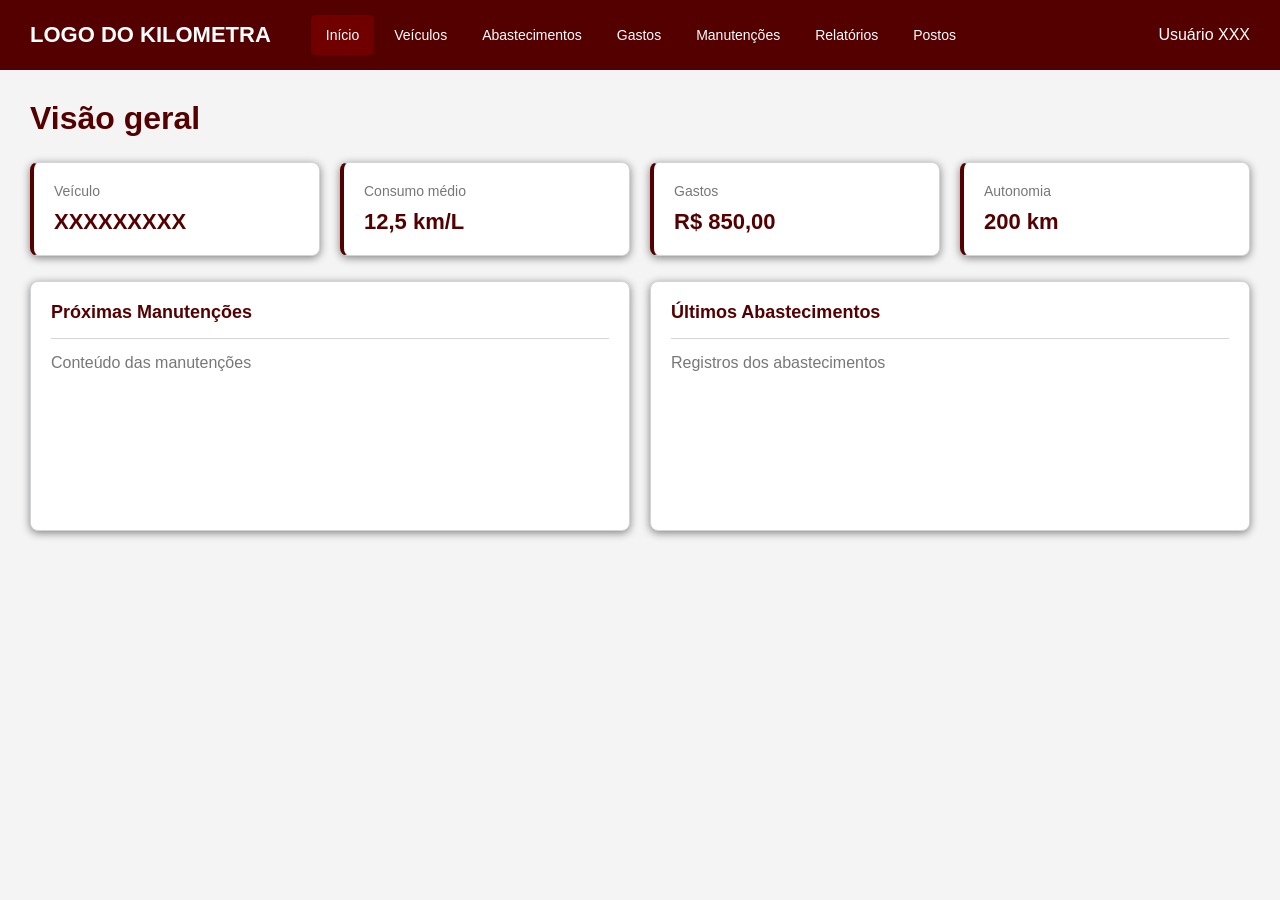
==== index.html @ b696a6df "Primeira versão da interface + CSS" ====
<!DOCTYPE html>
<html lang="pt-BR">

<head>
    <meta charset="UTF-8">
    <meta name="viewport" content="width=device-width, initial-scale=1.0">
    <title>KILOMETRA</title>

    <link rel="stylesheet" href="style.css">
</head>

<body>

    <header class="topbar">

        <div class="logo">
            LOGO DO KILOMETRA
        </div>

        <nav class="menu">

            <a href="#" class="menu-item active">Início</a>
            <a href="#" class="menu-item">Veículos</a>
            <a href="#" class="menu-item">Abastecimentos</a>
            <a href="#" class="menu-item">Gastos</a>
            <a href="#" class="menu-item">Manutenções</a>
            <a href="#" class="menu-item">Relatórios</a>
            <a href="#" class="menu-item">Postos</a>

        </nav>

        <div class="usuario">
            Usuário XXX
        </div>

    </header>

    <main class="content">

        <h1>Visão geral</h1>

        <section class="cards">

            <div class="card">

                <p class="card-title">Veículo</p>

                <p class="card-value">
                    XXXXXXXXX
                </p>

            </div>

            <div class="card">

                <p class="card-title">Consumo médio</p>

                <p class="card-value">
                    12,5 km/L
                </p>

            </div>

            <div class="card">

                <p class="card-title">Gastos</p>

                <p class="card-value">
                    R$ 850,00
                </p>

            </div>

            <div class="card">

                <p class="card-title">Autonomia</p>

                <p class="card-value">
                    200 km
                </p>

            </div>

        </section>

        <section class="dashboard">

            <div class="panel">

                <h2>Próximas Manutenções</h2>

                <p>
                    Conteúdo das manutenções
                </p>

            </div>

            <div class="panel">

                <h2>Últimos Abastecimentos</h2>

                <p>
                    Registros dos abastecimentos
                </p>

            </div>

        </section>

    </main>

</body>

</html>
---- style.css ----
/* CORES
   Bordô: #550000
   Branco: #ffffff
   Cinza: #d2d4d6
*/

* {
    margin: 0;
    padding: 0;
    box-sizing: border-box;
}

body {
    font-family: Arial, sans-serif;
    background-color: #f4f4f4;
    color: #333333;
}

/*Barra superior*/
.topbar {
    height: 70px;
    background-color: #550000;

    display: flex;
    align-items: center;

    padding: 0 30px;
}

.logo {
    color: #ffffff;
    font-size: 22px;
    font-weight: bold;

    margin-right: 40px;
}

.menu {
    display: flex;
    gap: 5px;
}

.menu-item {
    color: #ffffff;
    text-decoration: none;

    padding: 12px 15px;
    border-radius: 5px;

    font-size: 14px;
}

.menu-item:hover {
    background-color: #700000;
}

.menu-item.active {
    background-color: #700000;
}

.usuario {
    color: #ffffff;
    margin-left: auto;
}

/* Conteudo */
.content {
    padding: 30px;
}

h1 {
    color: #550000;
    margin-bottom: 25px;
}

/* Cards */
.cards {
    display: flex;
    gap: 20px;
    margin-bottom: 25px;
}

.card {
    background-color: #ffffff;
    border: 1px solid #d2d4d6;
    border-left: 4px solid #550000;
    border-radius: 8px;
    padding: 20px;
    flex: 1;
    box-shadow: 0 2px 8px gray;
}

.card-title {
    color: #777777;
    font-size: 14px;

    margin-bottom: 10px;
}

.card-value {
    color: #550000;
    font-size: 22px;
    font-weight: bold;
}


/* Paineis */
.dashboard {
    display: flex;
    gap: 20px;
}

.panel {
    background-color: #ffffff;

    border: 1px solid #d2d4d6;
    border-radius: 8px;

    padding: 20px;

    flex: 1;
    min-height: 250px;
    box-shadow: 0 2px 8px gray;
}

.panel h2 {
    color: #550000;
    font-size: 18px;

    border-bottom: 1px solid #d2d4d6;

    padding-bottom: 15px;
    margin-bottom: 15px;
}

.panel p {
    color: #777777;
}


/* Responsividade */
@media (max-width: 900px) {

    .topbar {
        height: auto;
        padding: 15px;
        flex-wrap: wrap;
    }

    .logo {
        margin-right: 20px;
    }

    .menu {
        flex-wrap: wrap;
    }

    .cards,
    .dashboard {
        flex-direction: column;
    }

}
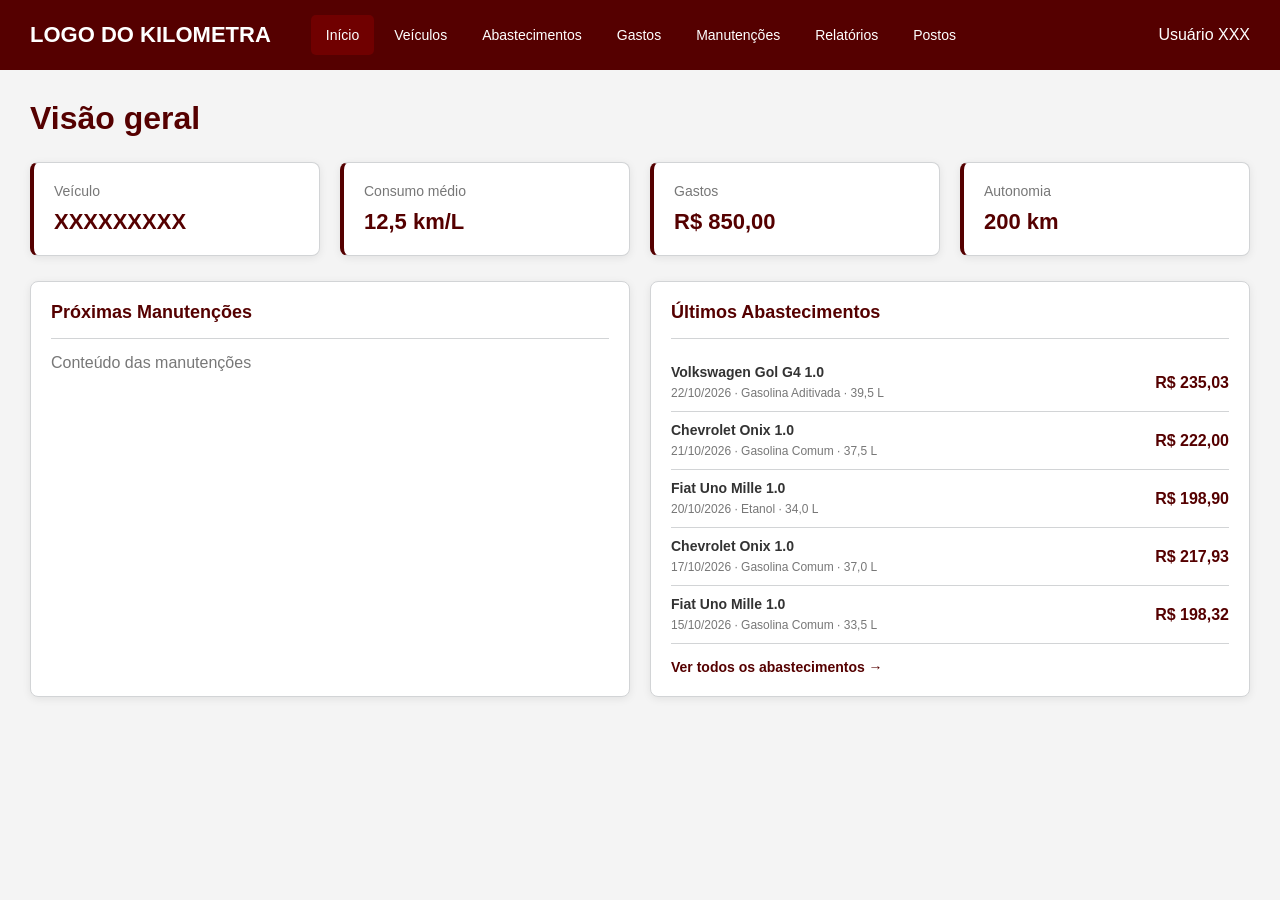
==== commit 6d7988fa: "Add files via upload SPRINT 3" ====
--- a/index.html
+++ b/index.html
@@ -1,114 +1,158 @@
-<!DOCTYPE html>
-<html lang="pt-BR">
-
-<head>
-    <meta charset="UTF-8">
-    <meta name="viewport" content="width=device-width, initial-scale=1.0">
-    <title>KILOMETRA</title>
-
-    <link rel="stylesheet" href="style.css">
-</head>
-
-<body>
-
-    <header class="topbar">
-
-        <div class="logo">
-            LOGO DO KILOMETRA
-        </div>
-
-        <nav class="menu">
-
-            <a href="#" class="menu-item active">Início</a>
-            <a href="#" class="menu-item">Veículos</a>
-            <a href="#" class="menu-item">Abastecimentos</a>
-            <a href="#" class="menu-item">Gastos</a>
-            <a href="#" class="menu-item">Manutenções</a>
-            <a href="#" class="menu-item">Relatórios</a>
-            <a href="#" class="menu-item">Postos</a>
-
-        </nav>
-
-        <div class="usuario">
-            Usuário XXX
-        </div>
-
-    </header>
-
-    <main class="content">
-
-        <h1>Visão geral</h1>
-
-        <section class="cards">
-
-            <div class="card">
-
-                <p class="card-title">Veículo</p>
-
-                <p class="card-value">
-                    XXXXXXXXX
-                </p>
-
-            </div>
-
-            <div class="card">
-
-                <p class="card-title">Consumo médio</p>
-
-                <p class="card-value">
-                    12,5 km/L
-                </p>
-
-            </div>
-
-            <div class="card">
-
-                <p class="card-title">Gastos</p>
-
-                <p class="card-value">
-                    R$ 850,00
-                </p>
-
-            </div>
-
-            <div class="card">
-
-                <p class="card-title">Autonomia</p>
-
-                <p class="card-value">
-                    200 km
-                </p>
-
-            </div>
-
-        </section>
-
-        <section class="dashboard">
-
-            <div class="panel">
-
-                <h2>Próximas Manutenções</h2>
-
-                <p>
-                    Conteúdo das manutenções
-                </p>
-
-            </div>
-
-            <div class="panel">
-
-                <h2>Últimos Abastecimentos</h2>
-
-                <p>
-                    Registros dos abastecimentos
-                </p>
-
-            </div>
-
-        </section>
-
-    </main>
-
-</body>
-
+<!DOCTYPE html>
+<html lang="pt-BR">
+
+<head>
+
+    <meta charset="UTF-8">
+    <meta name="viewport" content="width=device-width, initial-scale=1.0">
+
+    <title>KILOMETRA</title>
+
+    <link rel="stylesheet" href="style.css">
+
+</head>
+
+<body>
+
+    <header class="topbar">
+
+        <div class="logo">
+            LOGO DO KILOMETRA
+        </div>
+
+        <nav class="menu">
+
+            <a href="#" class="menu-item active" onclick="mostrarInicio(event)">
+                Início
+            </a>
+
+            <a href="#" class="menu-item" onclick="mostrarVeiculos(event)">
+                Veículos
+            </a>
+
+            <a href="#" class="menu-item" onclick="mostrarAbastecimentos(event)">
+                Abastecimentos
+            </a>
+
+            <a href="#" class="menu-item">
+                Gastos
+            </a>
+
+            <a href="#" class="menu-item">
+                Manutenções
+            </a>
+
+            <a href="#" class="menu-item">
+                Relatórios
+            </a>
+
+            <a href="#" class="menu-item">
+                Postos
+            </a>
+
+        </nav>
+
+        <div class="usuario">
+            Usuário XXX
+        </div>
+
+    </header>
+
+
+    <main class="content" id="conteudo">
+
+        <h1>Visão geral</h1>
+
+
+        <section class="cards">
+
+            <div class="card">
+
+                <p class="card-title">
+                    Veículo
+                </p>
+
+                <p class="card-value">
+                    XXXXXXXXX
+                </p>
+
+            </div>
+
+
+            <div class="card">
+
+                <p class="card-title">
+                    Consumo médio
+                </p>
+
+                <p class="card-value">
+                    12,5 km/L
+                </p>
+
+            </div>
+
+
+            <div class="card">
+
+                <p class="card-title">
+                    Gastos
+                </p>
+
+                <p class="card-value">
+                    R$ 850,00
+                </p>
+
+            </div>
+
+
+            <div class="card">
+
+                <p class="card-title">
+                    Autonomia
+                </p>
+
+                <p class="card-value">
+                    200 km
+                </p>
+
+            </div>
+
+        </section>
+
+
+        <section class="dashboard">
+
+            <div class="panel">
+
+                <h2>
+                    Próximas Manutenções
+                </h2>
+
+                <p>
+                    Conteúdo das manutenções
+                </p>
+
+            </div>
+
+            <div class="panel">
+
+                <h2>
+                    Últimos Abastecimentos
+                </h2>
+
+                <p>
+                    Registros dos abastecimentos
+                </p>
+
+            </div>
+
+        </section>
+
+    </main>
+
+    <script src="cadastroDeVeículos.js"></script>
+    <script src="abastecimentos.js"></script>
+
+</body>
+
 </html>
--- a/style.css
+++ b/style.css
@@ -4,21 +4,29 @@
    Cinza: #d2d4d6
 */
 
+
 * {
     margin: 0;
     padding: 0;
     box-sizing: border-box;
 }
 
+
 body {
     font-family: Arial, sans-serif;
     background-color: #f4f4f4;
     color: #333333;
 }
 
-/*Barra superior*/
+
+/* ============================= */
+/* BARRA SUPERIOR */
+/* ============================= */
+
 .topbar {
+
     height: 70px;
+
     background-color: #550000;
 
     display: flex;
@@ -27,137 +35,780 @@
     padding: 0 30px;
 }
 
+
 .logo {
+
     color: #ffffff;
+
     font-size: 22px;
     font-weight: bold;
 
     margin-right: 40px;
 }
 
+
 .menu {
+
     display: flex;
+
     gap: 5px;
 }
 
+
 .menu-item {
+
     color: #ffffff;
+
     text-decoration: none;
 
     padding: 12px 15px;
+
     border-radius: 5px;
 
     font-size: 14px;
 }
 
+
 .menu-item:hover {
+
     background-color: #700000;
 }
 
+
 .menu-item.active {
+
     background-color: #700000;
 }
 
+
 .usuario {
+
     color: #ffffff;
+
     margin-left: auto;
 }
 
-/* Conteudo */
+
+/* ============================= */
+/* CONTEÚDO */
+/* ============================= */
+
 .content {
+
     padding: 30px;
 }
 
+
 h1 {
+
     color: #550000;
+
     margin-bottom: 25px;
 }
 
-/* Cards */
+
+/* ============================= */
+/* CARDS */
+/* ============================= */
+
 .cards {
+
     display: flex;
+
     gap: 20px;
+
     margin-bottom: 25px;
 }
 
+
 .card {
+
     background-color: #ffffff;
+
     border: 1px solid #d2d4d6;
+
     border-left: 4px solid #550000;
+
     border-radius: 8px;
+
     padding: 20px;
+
     flex: 1;
-    box-shadow: 0 2px 8px gray;
-}
+
+    box-shadow: 0 2px 8px rgba(0, 0, 0, 0.08);
+}
+
 
 .card-title {
+
     color: #777777;
+
     font-size: 14px;
 
     margin-bottom: 10px;
 }
 
+
 .card-value {
+
     color: #550000;
+
     font-size: 22px;
+
     font-weight: bold;
 }
 
 
-/* Paineis */
+/* ============================= */
+/* PAINÉIS */
+/* ============================= */
+
 .dashboard {
+
     display: flex;
+
     gap: 20px;
 }
 
+
 .panel {
+
     background-color: #ffffff;
 
     border: 1px solid #d2d4d6;
+
     border-radius: 8px;
 
     padding: 20px;
 
     flex: 1;
+
     min-height: 250px;
-    box-shadow: 0 2px 8px gray;
-}
+
+    box-shadow: 0 2px 8px rgba(0, 0, 0, 0.08);
+}
+
 
 .panel h2 {
+
     color: #550000;
+
     font-size: 18px;
 
     border-bottom: 1px solid #d2d4d6;
 
     padding-bottom: 15px;
+
     margin-bottom: 15px;
 }
 
+
 .panel p {
+
     color: #777777;
 }
 
 
-/* Responsividade */
+/* ============================= */
+/* CABEÇALHO DA PÁGINA */
+/* ============================= */
+
+.pagina-cabecalho {
+
+    display: flex;
+
+    justify-content: space-between;
+
+    align-items: center;
+
+    margin-bottom: 25px;
+}
+
+
+.pagina-cabecalho h1 {
+
+    margin-bottom: 5px;
+}
+
+
+.pagina-cabecalho p {
+
+    color: #777777;
+}
+
+
+/* ============================= */
+/* BOTÕES */
+/* ============================= */
+
+.botao-principal {
+
+    background-color: #550000;
+
+    color: #ffffff;
+
+    border: none;
+
+    border-radius: 6px;
+
+    padding: 12px 18px;
+
+    font-size: 14px;
+
+    font-weight: bold;
+
+    cursor: pointer;
+}
+
+
+.botao-principal:hover {
+
+    background-color: #700000;
+}
+
+
+.botao-secundario {
+
+    background-color: #ffffff;
+
+    color: #550000;
+
+    border: 1px solid #550000;
+
+    border-radius: 6px;
+
+    padding: 12px 18px;
+
+    font-size: 14px;
+
+    font-weight: bold;
+
+    cursor: pointer;
+}
+
+
+/* ============================= */
+/* LISTA DE VEÍCULOS */
+/* ============================= */
+
+.lista-veiculos {
+
+    display: flex;
+
+    flex-direction: column;
+
+    gap: 15px;
+}
+
+
+.veiculo {
+
+    background-color: #ffffff;
+
+    border: 1px solid #d2d4d6;
+
+    border-left: 4px solid #550000;
+
+    border-radius: 8px;
+
+    padding: 20px;
+
+    display: flex;
+
+    justify-content: space-between;
+
+    align-items: center;
+
+    box-shadow: 0 2px 8px rgba(0, 0, 0, 0.08);
+}
+
+
+.veiculo-info h2 {
+
+    color: #550000;
+
+    font-size: 18px;
+
+    margin-bottom: 8px;
+}
+
+
+.veiculo-info p {
+
+    color: #777777;
+
+    font-size: 14px;
+}
+
+
+.veiculo-consumo {
+
+    text-align: right;
+}
+
+
+.veiculo-consumo span {
+
+    display: block;
+
+    color: #777777;
+
+    font-size: 13px;
+
+    margin-bottom: 5px;
+}
+
+
+.veiculo-consumo strong {
+
+    color: #550000;
+
+    font-size: 18px;
+}
+
+
+/* ============================= */
+/* FORMULÁRIO */
+/* ============================= */
+
+.formulario {
+
+    background-color: #ffffff;
+
+    border: 1px solid #d2d4d6;
+
+    border-radius: 8px;
+
+    padding: 25px;
+
+    max-width: 600px;
+
+    box-shadow: 0 2px 8px rgba(0, 0, 0, 0.08);
+}
+
+
+.campo {
+
+    display: flex;
+
+    flex-direction: column;
+
+    margin-bottom: 20px;
+}
+
+
+.campo label {
+
+    color: #550000;
+
+    font-size: 14px;
+
+    font-weight: bold;
+
+    margin-bottom: 8px;
+}
+
+
+.campo input,
+.campo select {
+
+    padding: 12px;
+
+    border: 1px solid #d2d4d6;
+
+    border-radius: 5px;
+
+    font-size: 14px;
+}
+
+
+.campo input:focus,
+.campo select:focus {
+
+    outline: none;
+
+    border-color: #550000;
+}
 @media (max-width: 900px) {
 
     .topbar {
+
         height: auto;
+
         padding: 15px;
+
         flex-wrap: wrap;
     }
 
+
     .logo {
+
         margin-right: 20px;
     }
 
+
     .menu {
+
         flex-wrap: wrap;
     }
 
+
     .cards,
     .dashboard {
+
         flex-direction: column;
     }
 
-}+}
+
+
+/* ============================= */
+/* ABASTECIMENTOS */
+/* ============================= */
+
+.lista-abastecimentos {
+
+    display: flex;
+
+    flex-direction: column;
+
+    gap: 20px;
+}
+
+
+.abastecimento-veiculo {
+
+    background-color: #ffffff;
+
+    border: 1px solid #d2d4d6;
+
+    border-left: 4px solid #550000;
+
+    border-radius: 8px;
+
+    box-shadow: 0 2px 8px rgba(0, 0, 0, 0.08);
+
+    overflow: hidden;
+}
+
+
+.abastecimento-cabecalho {
+
+    display: flex;
+
+    justify-content: space-between;
+
+    align-items: center;
+
+    flex-wrap: wrap;
+
+    gap: 15px;
+
+    padding: 20px;
+
+    border-bottom: 1px solid #d2d4d6;
+}
+
+
+.abastecimento-cabecalho h2 {
+
+    color: #550000;
+
+    font-size: 18px;
+
+    margin-bottom: 6px;
+}
+
+
+.abastecimento-cabecalho h2 span {
+
+    color: #777777;
+
+    font-size: 14px;
+
+    font-weight: normal;
+}
+
+
+.abastecimento-cabecalho p {
+
+    color: #777777;
+
+    font-size: 13px;
+}
+
+
+.abastecimento-totais {
+
+    display: flex;
+
+    gap: 20px;
+
+    text-align: right;
+}
+
+
+.abastecimento-totais div + div {
+
+    border-left: 1px solid #d2d4d6;
+
+    padding-left: 20px;
+}
+
+
+.abastecimento-totais span {
+
+    display: block;
+
+    color: #777777;
+
+    font-size: 12px;
+
+    text-transform: uppercase;
+
+    margin-bottom: 5px;
+}
+
+
+.abastecimento-totais strong {
+
+    color: #550000;
+
+    font-size: 18px;
+}
+
+
+.tabela-container {
+
+    overflow-x: auto;
+}
+
+
+.tabela-abastecimentos {
+
+    width: 100%;
+
+    border-collapse: collapse;
+
+    font-size: 14px;
+
+    text-align: left;
+}
+
+
+.tabela-abastecimentos thead {
+
+    background-color: #f4f4f4;
+}
+
+
+.tabela-abastecimentos th {
+
+    color: #777777;
+
+    font-size: 12px;
+
+    text-transform: uppercase;
+
+    padding: 12px 20px;
+}
+
+
+.tabela-abastecimentos td {
+
+    padding: 12px 20px;
+
+    border-top: 1px solid #d2d4d6;
+}
+
+
+.tabela-abastecimentos tbody tr:hover {
+
+    background-color: #faf5f5;
+}
+
+
+.tabela-abastecimentos .direita {
+
+    text-align: right;
+}
+
+
+.tag-combustivel {
+
+    display: inline-block;
+
+    background-color: #d2d4d6;
+
+    color: #333333;
+
+    font-size: 12px;
+
+    padding: 3px 8px;
+
+    border-radius: 4px;
+}
+
+
+.valor-total {
+
+    color: #550000;
+
+    font-weight: bold;
+}
+
+
+@media (max-width: 900px) {
+
+    .abastecimento-totais {
+
+        text-align: left;
+    }
+
+}
+
+
+/* ============================= */
+/* NOVO ABASTECIMENTO (FORMULÁRIO) */
+/* ============================= */
+
+.campo-linha {
+
+    display: flex;
+
+    gap: 20px;
+}
+
+
+.campo-linha .campo {
+
+    flex: 1;
+}
+
+
+.total-previsto {
+
+    display: flex;
+
+    justify-content: space-between;
+
+    align-items: center;
+
+    background-color: #f4f4f4;
+
+    border: 1px solid #d2d4d6;
+
+    border-left: 4px solid #550000;
+
+    border-radius: 5px;
+
+    padding: 14px 16px;
+
+    margin-bottom: 20px;
+}
+
+
+.total-previsto span {
+
+    color: #777777;
+
+    font-size: 14px;
+}
+
+
+.total-previsto strong {
+
+    color: #550000;
+
+    font-size: 20px;
+}
+
+
+/* ============================= */
+/* RESUMO NO INÍCIO */
+/* ============================= */
+
+.resumo-abastecimentos {
+
+    list-style: none;
+}
+
+
+.resumo-abastecimentos li {
+
+    display: flex;
+
+    justify-content: space-between;
+
+    align-items: center;
+
+    gap: 15px;
+
+    padding: 10px 0;
+
+    border-bottom: 1px solid #d2d4d6;
+}
+
+
+.resumo-abastecimentos li strong {
+
+    display: block;
+
+    color: #333333;
+
+    font-size: 14px;
+
+    margin-bottom: 3px;
+}
+
+
+.resumo-abastecimentos li span {
+
+    color: #777777;
+
+    font-size: 12px;
+}
+
+
+.resumo-valor {
+
+    color: #550000;
+
+    font-weight: bold;
+
+    white-space: nowrap;
+}
+
+
+.link-ver-todos {
+
+    display: inline-block;
+
+    margin-top: 15px;
+
+    color: #550000;
+
+    font-size: 14px;
+
+    font-weight: bold;
+
+    text-decoration: none;
+}
+
+
+.link-ver-todos:hover {
+
+    text-decoration: underline;
+}
+
+
+@media (max-width: 900px) {
+
+    .campo-linha {
+
+        flex-direction: column;
+
+        gap: 0;
+    }
+
+}
